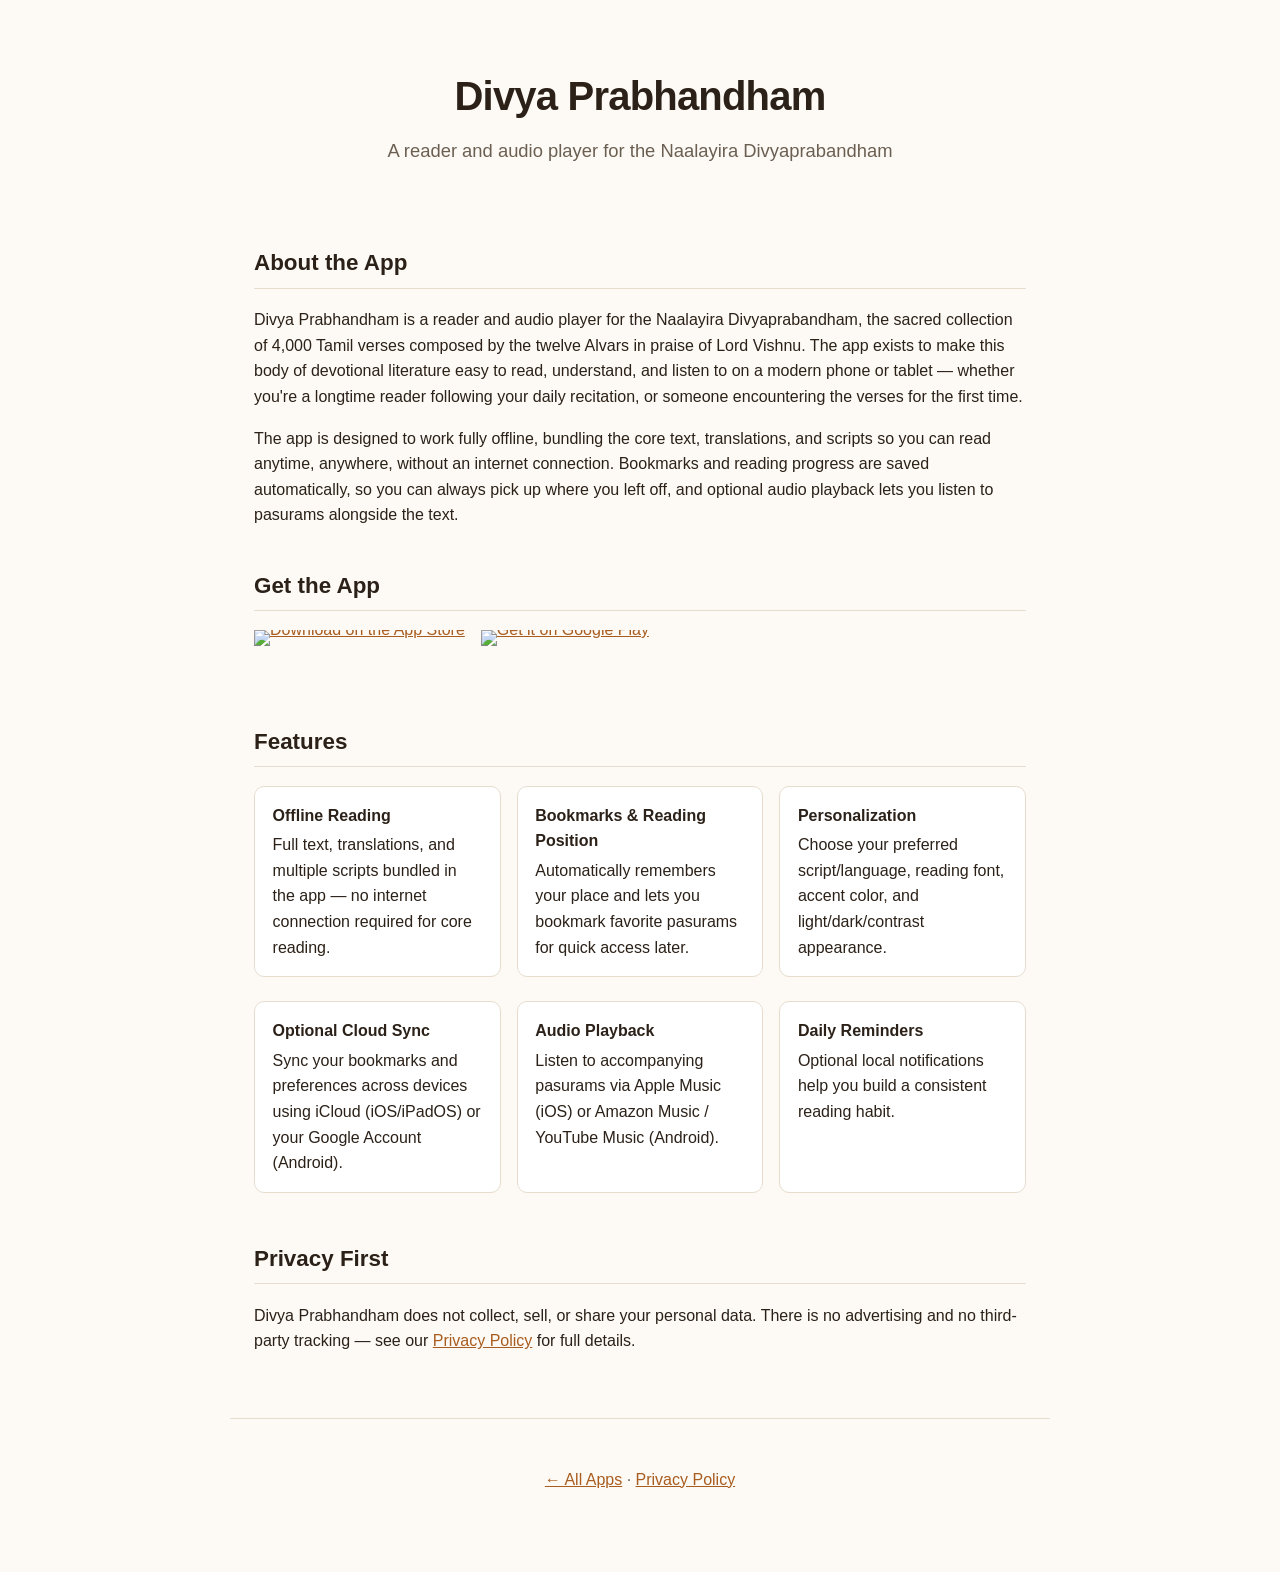
==== divya-prabhandham/index.html @ 1f79f846 "Restructure into a multi-app portfolio site Adds an overview page listing all apps (Divya Prabhandha" ====
<!DOCTYPE html>
<html lang="en">
<head>
<meta charset="UTF-8">
<meta name="viewport" content="width=device-width, initial-scale=1.0">
<title>Divya Prabhandham</title>
<meta name="description" content="Divya Prabhandham is an offline-first reader and audio player for the Naalayira Divyaprabandham, with bookmarks, multi-script reading, and optional cloud sync.">
<link rel="stylesheet" href="../assets/style.css">
</head>
<body>

<header>
  <h1>Divya Prabhandham</h1>
  <p class="tagline">A reader and audio player for the Naalayira Divyaprabandham</p>
</header>

<main>
  <section>
    <h2>About the App</h2>
    <p>
      Divya Prabhandham is a reader and audio player for the Naalayira
      Divyaprabandham, the sacred collection of 4,000 Tamil verses composed
      by the twelve Alvars in praise of Lord Vishnu. The app exists to make this
      body of devotional literature easy to read, understand, and listen to
      on a modern phone or tablet — whether you're a longtime reader
      following your daily recitation, or someone encountering the verses
      for the first time.
    </p>
    <p>
      The app is designed to work fully offline, bundling the core text,
      translations, and scripts so you can read anytime, anywhere, without
      an internet connection. Bookmarks and reading progress are saved
      automatically, so you can always pick up where you left off, and
      optional audio playback lets you listen to pasurams alongside the
      text.
    </p>
  </section>

  <section>
    <h2>Get the App</h2>
    <div class="store-badges">
      <a href="https://apps.apple.com/us/app/divya-prabhandham/id6792445091?itscg=30200&amp;itsct=apps_box_badge&amp;mttnsubad=6792445091">
        <img src="https://toolbox.marketingtools.apple.com/api/v2/badges/download-on-the-app-store/black/en-us?releaseDate=1787011200" alt="Download on the App Store" />
      </a>
      <a href="https://play.google.com/store/apps/details?id=com.srinivaskannan.divyaprabhandham&amp;hl=en-US&amp;ah=eaqDUl3REPfCD2y_PIZgXoITTj4">
        <img src="https://play.google.com/intl/en_us/badges/static/images/badges/en_badge_web_generic.png" alt="Get it on Google Play" />
      </a>
    </div>
  </section>

  <section>
    <h2>Features</h2>
    <ul class="features">
      <li>
        <strong>Offline Reading</strong>
        Full text, translations, and multiple scripts bundled in the app —
        no internet connection required for core reading.
      </li>
      <li>
        <strong>Bookmarks &amp; Reading Position</strong>
        Automatically remembers your place and lets you bookmark favorite
        pasurams for quick access later.
      </li>
      <li>
        <strong>Personalization</strong>
        Choose your preferred script/language, reading font, accent color,
        and light/dark/contrast appearance.
      </li>
      <li>
        <strong>Optional Cloud Sync</strong>
        Sync your bookmarks and preferences across devices using iCloud
        (iOS/iPadOS) or your Google Account (Android).
      </li>
      <li>
        <strong>Audio Playback</strong>
        Listen to accompanying pasurams via Apple Music (iOS) or Amazon
        Music / YouTube Music (Android).
      </li>
      <li>
        <strong>Daily Reminders</strong>
        Optional local notifications help you build a consistent reading
        habit.
      </li>
    </ul>
  </section>

  <section>
    <h2>Privacy First</h2>
    <p>
      Divya Prabhandham does not collect, sell, or share your personal
      data. There is no advertising and no third-party tracking — see our
      <a href="privacy.html">Privacy Policy</a> for full details.
    </p>
  </section>
</main>

<footer>
  <p>
    <a href="../index.html">&larr; All Apps</a>
    &middot;
    <a href="privacy.html">Privacy Policy</a>
  </p>
</footer>

</body>
</html>
---- assets/style.css ----
:root {
  color-scheme: light dark;
  --bg: #fdfaf5;
  --fg: #2b2118;
  --muted: #6b5f52;
  --accent: #a85c1f;
  --card-bg: #ffffff;
  --border: #e7ddcf;
  --badge-bg: #f1e6d5;
}
@media (prefers-color-scheme: dark) {
  :root {
    --bg: #1b1712;
    --fg: #f1e9dd;
    --muted: #bcae9c;
    --accent: #e0985a;
    --card-bg: #241f18;
    --border: #3a3226;
    --badge-bg: #332a1e;
  }
}
* { box-sizing: border-box; }
body {
  margin: 0;
  background: var(--bg);
  color: var(--fg);
  font-family: -apple-system, BlinkMacSystemFont, "Segoe UI", Roboto, Helvetica, Arial, sans-serif;
  line-height: 1.6;
}
a { color: var(--accent); }
strong { color: var(--fg); }

header {
  max-width: 820px;
  margin: 0 auto;
  padding: 4rem 1.5rem 1rem;
  text-align: center;
}
header h1 {
  font-size: 2.5rem;
  margin: 0 0 0.5rem;
  letter-spacing: -0.02em;
}
header p.tagline {
  color: var(--muted);
  font-size: 1.15rem;
  margin: 0;
}

main {
  max-width: 820px;
  margin: 0 auto;
  padding: 1.5rem;
}
section { margin: 2.5rem 0; }
h2 {
  font-size: 1.4rem;
  border-bottom: 1px solid var(--border);
  padding-bottom: 0.4rem;
}

footer {
  max-width: 820px;
  margin: 0 auto;
  padding: 2rem 1.5rem 4rem;
  text-align: center;
  color: var(--muted);
  border-top: 1px solid var(--border);
}

/* Feature grid (product pages) */
.features {
  list-style: none;
  padding: 0;
  display: grid;
  gap: 1rem;
  grid-template-columns: repeat(auto-fit, minmax(220px, 1fr));
}
.features li {
  background: var(--card-bg);
  border: 1px solid var(--border);
  border-radius: 10px;
  padding: 1rem 1.1rem;
}
.features strong { display: block; margin-bottom: 0.25rem; }

/* App portfolio grid (overview page) */
.app-grid {
  display: grid;
  gap: 1.25rem;
  grid-template-columns: repeat(auto-fit, minmax(260px, 1fr));
}
.app-card {
  background: var(--card-bg);
  border: 1px solid var(--border);
  border-radius: 12px;
  padding: 1.5rem;
  display: flex;
  flex-direction: column;
  gap: 0.75rem;
}
.app-card h3 { margin: 0; font-size: 1.2rem; }
.app-card p { margin: 0; color: var(--muted); flex-grow: 1; }
.app-card .platforms {
  font-size: 0.85rem;
  color: var(--muted);
  text-transform: uppercase;
  letter-spacing: 0.04em;
}
.status-pill {
  display: inline-block;
  align-self: flex-start;
  font-size: 0.75rem;
  font-weight: 600;
  padding: 0.2rem 0.6rem;
  border-radius: 999px;
  background: var(--badge-bg);
  color: var(--accent);
}
.app-card .card-links a {
  font-weight: 600;
  text-decoration: none;
}
.app-card .card-links a:hover { text-decoration: underline; }

/* Store badges (product pages) */
.store-badges {
  display: flex;
  flex-wrap: wrap;
  align-items: center;
  gap: 1rem;
  margin-top: 1rem;
}
.store-badges a { line-height: 0; }
.store-badges img {
  height: 54px;
  width: auto;
  display: block;
}
.store-badges .pending {
  display: inline-flex;
  align-items: center;
  height: 54px;
  padding: 0 1rem;
  border: 1px dashed var(--border);
  border-radius: 10px;
  color: var(--muted);
  font-size: 0.85rem;
}

/* Privacy policy pages */
.summary {
  background: var(--card-bg);
  border: 1px solid var(--border);
  border-radius: 10px;
  padding: 1.2rem 1.5rem;
}
ul { padding-left: 1.3rem; }
li { margin-bottom: 0.5rem; }
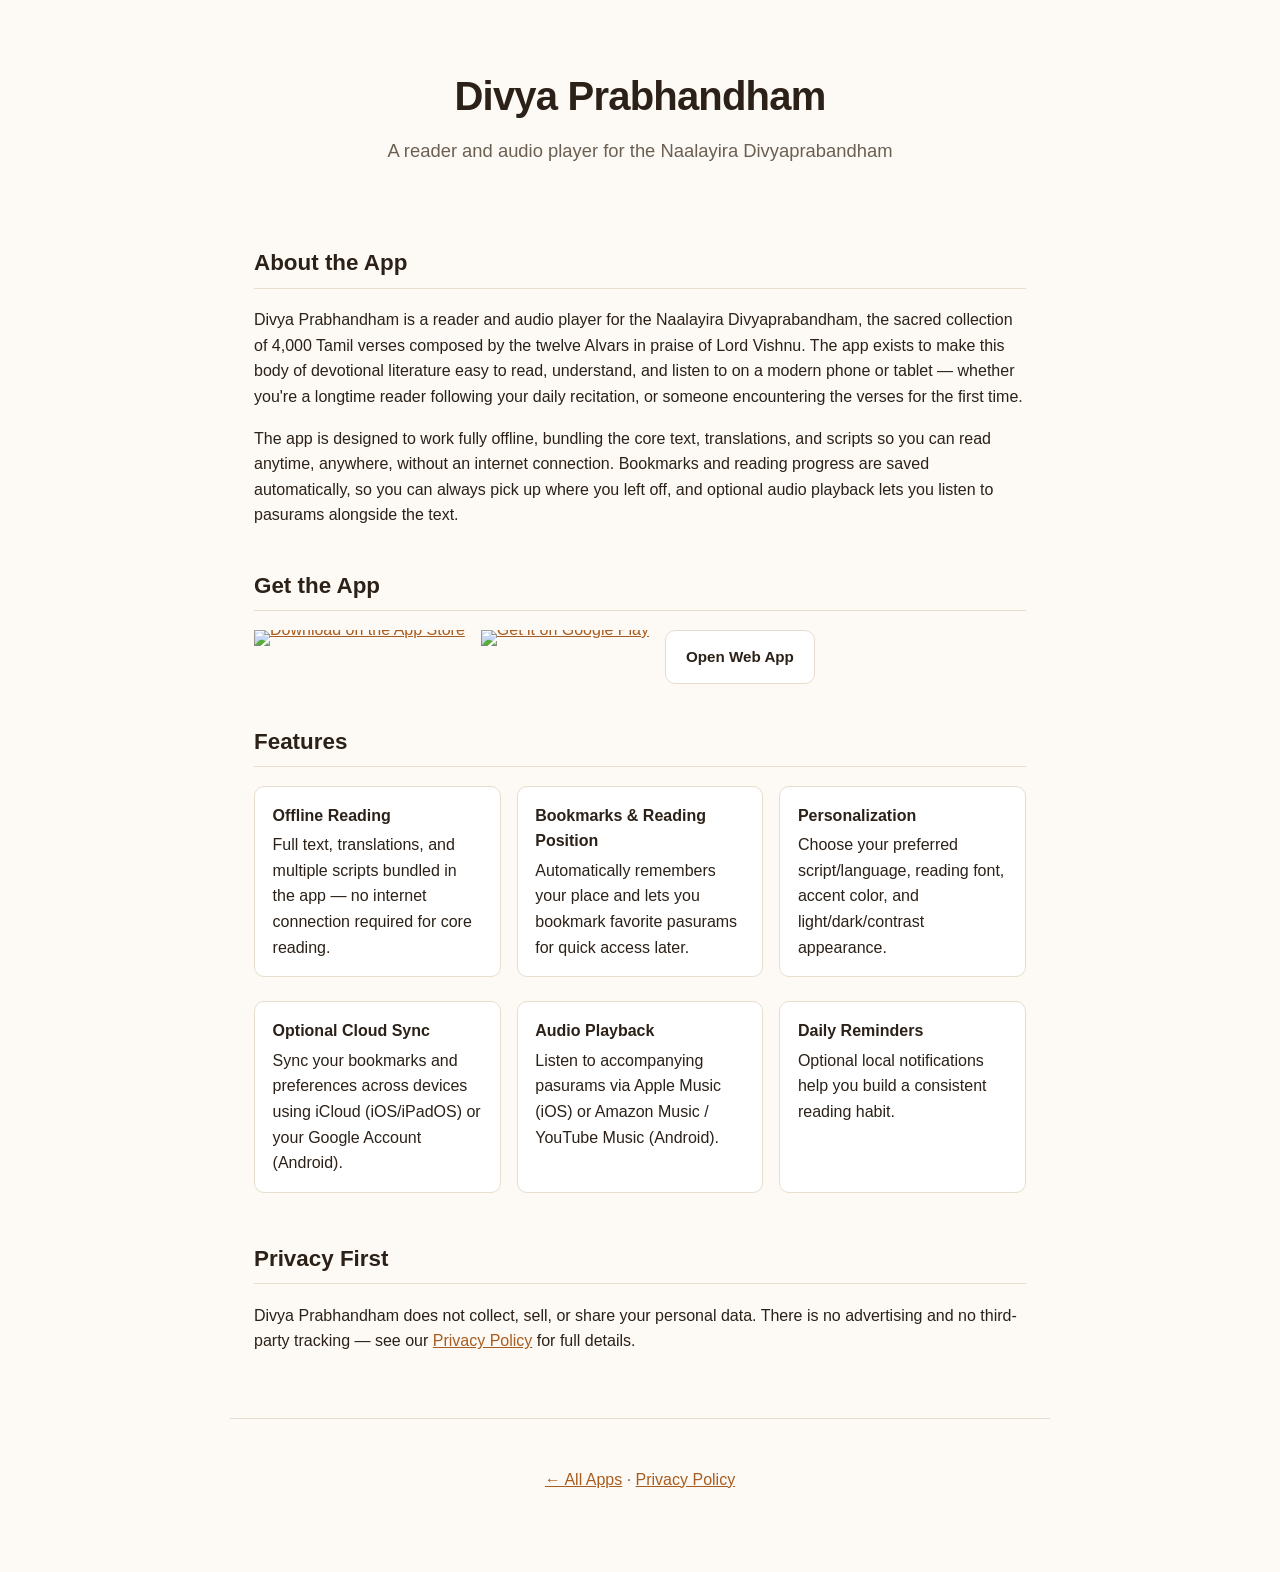
==== commit 53e74742: "Add PWA link to Divya Prabhandham product page There's no standard official PWA badge, so this adds " ====
--- a/divya-prabhandham/index.html
+++ b/divya-prabhandham/index.html
@@ -44,6 +44,9 @@
       </a>
       <a href="https://play.google.com/store/apps/details?id=com.srinivaskannan.divyaprabhandham&amp;hl=en-US&amp;ah=eaqDUl3REPfCD2y_PIZgXoITTj4">
         <img src="https://play.google.com/intl/en_us/badges/static/images/badges/en_badge_web_generic.png" alt="Get it on Google Play" />
+      </a>
+      <a class="web-app-btn" href="https://divya-prabhandham.vercel.app">
+        Open Web App
       </a>
     </div>
   </section>
--- a/assets/style.css
+++ b/assets/style.css
@@ -147,6 +147,21 @@
   color: var(--muted);
   font-size: 0.85rem;
 }
+.store-badges .web-app-btn {
+  display: inline-flex;
+  align-items: center;
+  gap: 0.5rem;
+  height: 54px;
+  padding: 0 1.25rem;
+  border: 1px solid var(--border);
+  border-radius: 10px;
+  background: var(--card-bg);
+  color: var(--fg);
+  font-weight: 600;
+  font-size: 0.95rem;
+  text-decoration: none;
+}
+.store-badges .web-app-btn:hover { border-color: var(--accent); }
 
 /* Privacy policy pages */
 .summary {
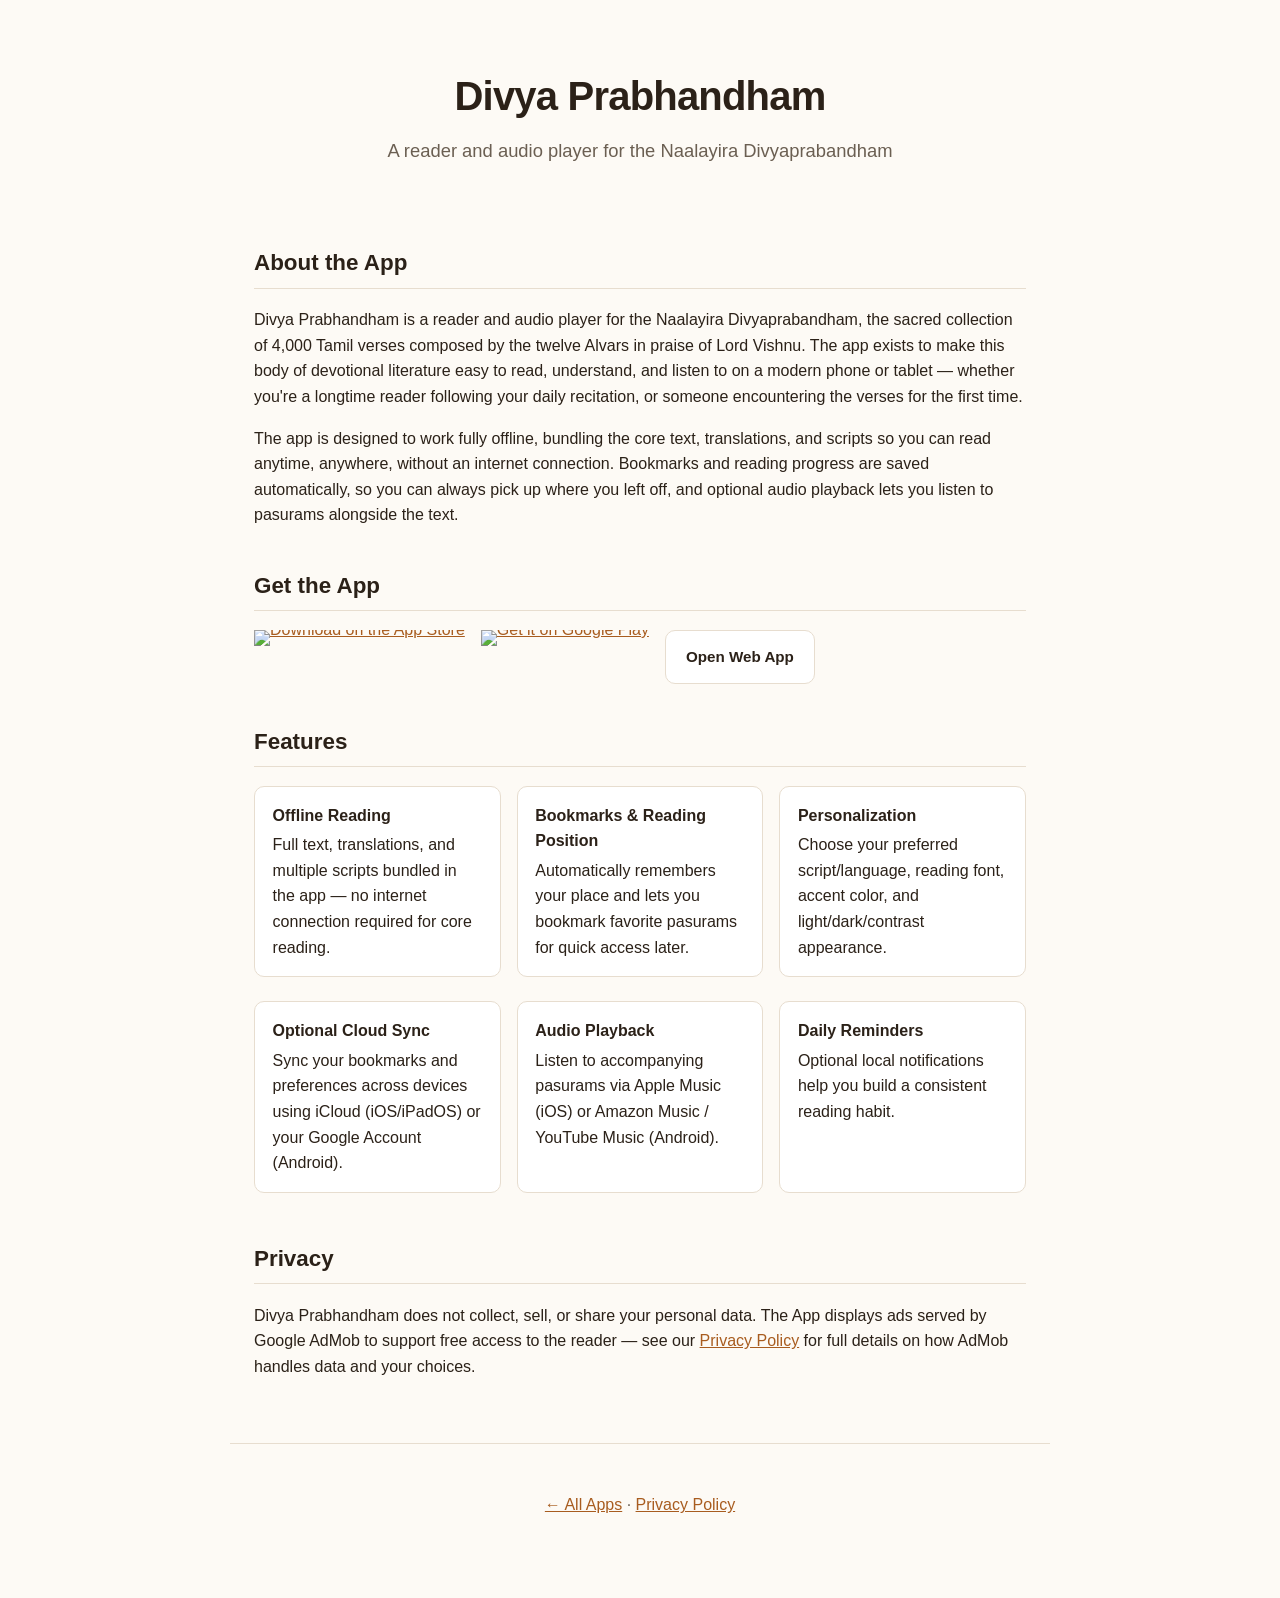
==== commit c5e553a8: "Update privacy policy for Google AdMob ads in Divya Prabhandham Adds an Advertising section disclosi" ====
--- a/divya-prabhandham/index.html
+++ b/divya-prabhandham/index.html
@@ -88,11 +88,13 @@
   </section>
 
   <section>
-    <h2>Privacy First</h2>
+    <h2>Privacy</h2>
     <p>
       Divya Prabhandham does not collect, sell, or share your personal
-      data. There is no advertising and no third-party tracking — see our
-      <a href="privacy.html">Privacy Policy</a> for full details.
+      data. The App displays ads served by Google AdMob to support free
+      access to the reader — see our
+      <a href="privacy.html">Privacy Policy</a> for full details on how
+      AdMob handles data and your choices.
     </p>
   </section>
 </main>
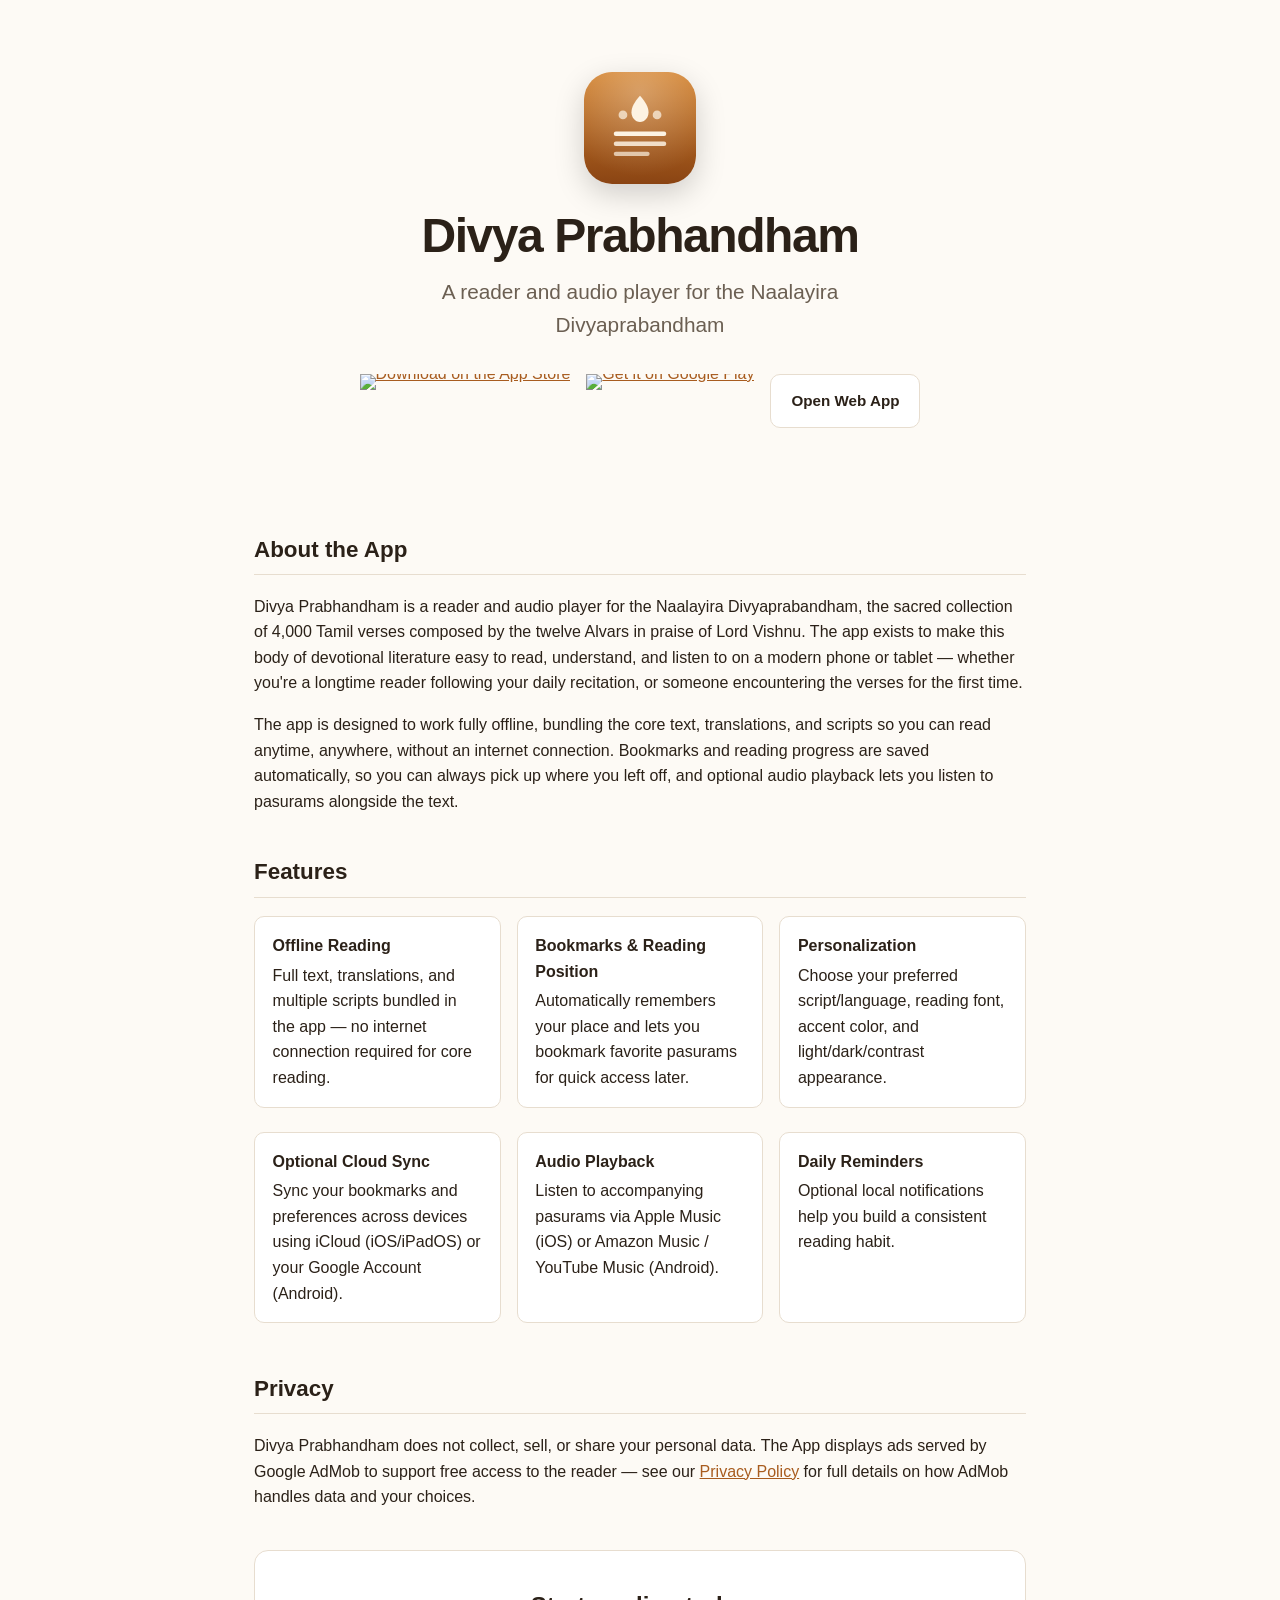
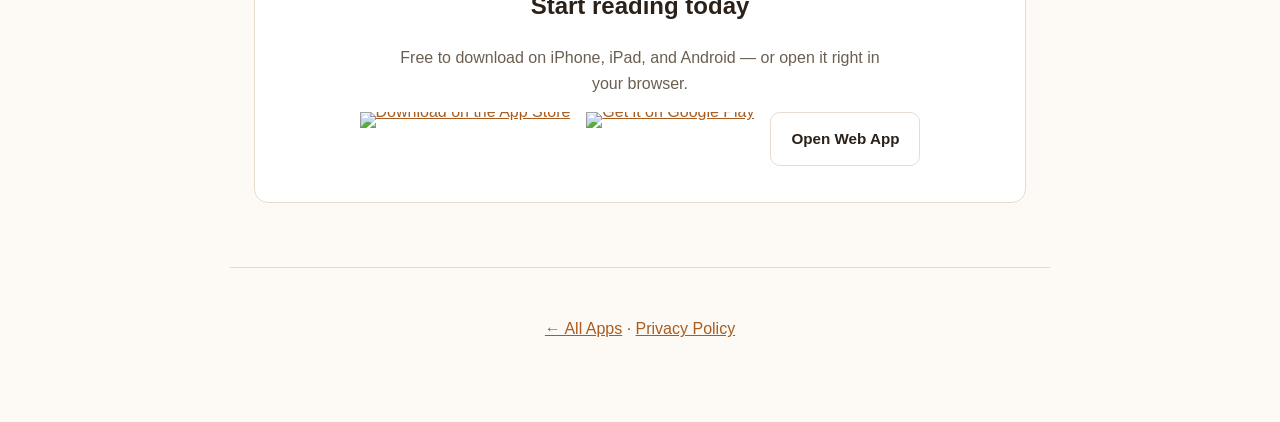
==== commit 143303f3: "Rework site into an app marketing site Leads both the homepage and the Divya Prabhandham product pag" ====
--- a/divya-prabhandham/index.html
+++ b/divya-prabhandham/index.html
@@ -5,14 +5,39 @@
 <meta name="viewport" content="width=device-width, initial-scale=1.0">
 <title>Divya Prabhandham</title>
 <meta name="description" content="Divya Prabhandham is an offline-first reader and audio player for the Naalayira Divyaprabandham, with bookmarks, multi-script reading, and optional cloud sync.">
+<link rel="canonical" href="https://strikersree.github.io/apps.srinivaskannan/divya-prabhandham/">
+<link rel="icon" href="../assets/icons/favicon.svg" type="image/svg+xml">
 <link rel="stylesheet" href="../assets/style.css">
+
+<meta property="og:type" content="website">
+<meta property="og:site_name" content="Apps by Srinivas Kannan">
+<meta property="og:title" content="Divya Prabhandham">
+<meta property="og:description" content="An offline-first reader and audio player for the Naalayira Divyaprabandham, with bookmarks, multi-script reading, and optional cloud sync.">
+<meta property="og:url" content="https://strikersree.github.io/apps.srinivaskannan/divya-prabhandham/">
+<meta property="og:image" content="https://strikersree.github.io/apps.srinivaskannan/assets/icons/divya-prabhandham.svg">
+<meta name="twitter:card" content="summary_large_image">
+<meta name="twitter:title" content="Divya Prabhandham">
+<meta name="twitter:description" content="An offline-first reader and audio player for the Naalayira Divyaprabandham.">
+<meta name="twitter:image" content="https://strikersree.github.io/apps.srinivaskannan/assets/icons/divya-prabhandham.svg">
 </head>
 <body>
 
-<header>
+<div class="hero">
+  <img class="app-icon" src="../assets/icons/divya-prabhandham.svg" alt="Divya Prabhandham app icon" width="112" height="112">
   <h1>Divya Prabhandham</h1>
   <p class="tagline">A reader and audio player for the Naalayira Divyaprabandham</p>
-</header>
+  <div class="store-badges">
+    <a class="badge-ios" href="https://apps.apple.com/us/app/divya-prabhandham/id6792445091?itscg=30200&amp;itsct=apps_box_badge&amp;mttnsubad=6792445091">
+      <img src="https://toolbox.marketingtools.apple.com/api/v2/badges/download-on-the-app-store/black/en-us?releaseDate=1787011200" alt="Download on the App Store" />
+    </a>
+    <a class="badge-android" href="https://play.google.com/store/apps/details?id=com.srinivaskannan.divyaprabhandham&amp;hl=en-US&amp;ah=eaqDUl3REPfCD2y_PIZgXoITTj4">
+      <img src="https://play.google.com/intl/en_us/badges/static/images/badges/en_badge_web_generic.png" alt="Get it on Google Play" />
+    </a>
+    <a class="web-app-btn" href="https://divya-prabhandham.vercel.app">
+      Open Web App
+    </a>
+  </div>
+</div>
 
 <main>
   <section>
@@ -34,21 +59,6 @@
       optional audio playback lets you listen to pasurams alongside the
       text.
     </p>
-  </section>
-
-  <section>
-    <h2>Get the App</h2>
-    <div class="store-badges">
-      <a href="https://apps.apple.com/us/app/divya-prabhandham/id6792445091?itscg=30200&amp;itsct=apps_box_badge&amp;mttnsubad=6792445091">
-        <img src="https://toolbox.marketingtools.apple.com/api/v2/badges/download-on-the-app-store/black/en-us?releaseDate=1787011200" alt="Download on the App Store" />
-      </a>
-      <a href="https://play.google.com/store/apps/details?id=com.srinivaskannan.divyaprabhandham&amp;hl=en-US&amp;ah=eaqDUl3REPfCD2y_PIZgXoITTj4">
-        <img src="https://play.google.com/intl/en_us/badges/static/images/badges/en_badge_web_generic.png" alt="Get it on Google Play" />
-      </a>
-      <a class="web-app-btn" href="https://divya-prabhandham.vercel.app">
-        Open Web App
-      </a>
-    </div>
   </section>
 
   <section>
@@ -97,6 +107,22 @@
       AdMob handles data and your choices.
     </p>
   </section>
+
+  <section class="cta">
+    <h2>Start reading today</h2>
+    <p>Free to download on iPhone, iPad, and Android — or open it right in your browser.</p>
+    <div class="store-badges">
+      <a class="badge-ios" href="https://apps.apple.com/us/app/divya-prabhandham/id6792445091?itscg=30200&amp;itsct=apps_box_badge&amp;mttnsubad=6792445091">
+        <img src="https://toolbox.marketingtools.apple.com/api/v2/badges/download-on-the-app-store/black/en-us?releaseDate=1787011200" alt="Download on the App Store" />
+      </a>
+      <a class="badge-android" href="https://play.google.com/store/apps/details?id=com.srinivaskannan.divyaprabhandham&amp;hl=en-US&amp;ah=eaqDUl3REPfCD2y_PIZgXoITTj4">
+        <img src="https://play.google.com/intl/en_us/badges/static/images/badges/en_badge_web_generic.png" alt="Get it on Google Play" />
+      </a>
+      <a class="web-app-btn" href="https://divya-prabhandham.vercel.app">
+        Open Web App
+      </a>
+    </div>
+  </section>
 </main>
 
 <footer>
@@ -107,5 +133,14 @@
   </p>
 </footer>
 
+<script>
+  var ua = navigator.userAgent;
+  if (/iPhone|iPad|iPod|Macintosh/.test(ua)) {
+    document.body.classList.add('platform-ios');
+  } else if (/Android/.test(ua)) {
+    document.body.classList.add('platform-android');
+  }
+</script>
+
 </body>
 </html>
--- a/assets/style.css
+++ b/assets/style.css
@@ -47,6 +47,36 @@
   margin: 0;
 }
 
+/* Marketing hero */
+.hero {
+  max-width: 820px;
+  margin: 0 auto;
+  padding: 4.5rem 1.5rem 2.5rem;
+  text-align: center;
+  border-bottom: none;
+}
+.hero .app-icon {
+  width: 112px;
+  height: 112px;
+  border-radius: 25%;
+  display: block;
+  margin: 0 auto 1.5rem;
+  box-shadow: 0 10px 30px rgba(0, 0, 0, 0.18);
+}
+.hero h1 {
+  font-size: clamp(2.1rem, 6vw, 3rem);
+  margin: 0 0 0.75rem;
+  letter-spacing: -0.03em;
+  line-height: 1.15;
+}
+.hero .tagline {
+  color: var(--muted);
+  font-size: clamp(1.05rem, 2.6vw, 1.3rem);
+  margin: 0 auto;
+  max-width: 34rem;
+}
+.hero .store-badges { justify-content: center; margin-top: 2rem; }
+
 main {
   max-width: 820px;
   margin: 0 auto;
@@ -83,6 +113,8 @@
   padding: 1rem 1.1rem;
 }
 .features strong { display: block; margin-bottom: 0.25rem; }
+/* Wider cards so an even number of features pairs up instead of orphaning one */
+.features.duo { grid-template-columns: repeat(auto-fit, minmax(320px, 1fr)); }
 
 /* App portfolio grid (overview page) */
 .app-grid {
@@ -117,12 +149,6 @@
   background: var(--badge-bg);
   color: var(--accent);
 }
-.app-card .card-links a {
-  font-weight: 600;
-  text-decoration: none;
-}
-.app-card .card-links a:hover { text-decoration: underline; }
-
 /* Store badges (product pages) */
 .store-badges {
   display: flex;
@@ -137,16 +163,26 @@
   width: auto;
   display: block;
 }
-.store-badges .pending {
-  display: inline-flex;
-  align-items: center;
-  height: 54px;
-  padding: 0 1rem;
-  border: 1px dashed var(--border);
-  border-radius: 10px;
-  color: var(--muted);
-  font-size: 0.85rem;
-}
+/* Put the visitor's own platform first; falls back to source order without JS */
+.platform-ios .store-badges .badge-ios,
+.platform-android .store-badges .badge-android { order: -1; }
+
+/* Closing call to action */
+.cta {
+  background: var(--card-bg);
+  border: 1px solid var(--border);
+  border-radius: 14px;
+  padding: 2.25rem 1.5rem;
+  text-align: center;
+}
+.cta h2 {
+  border-bottom: none;
+  padding-bottom: 0;
+  margin-top: 0;
+  font-size: 1.5rem;
+}
+.cta p { color: var(--muted); margin: 0 auto; max-width: 30rem; }
+.cta .store-badges { justify-content: center; }
 .store-badges .web-app-btn {
   display: inline-flex;
   align-items: center;
